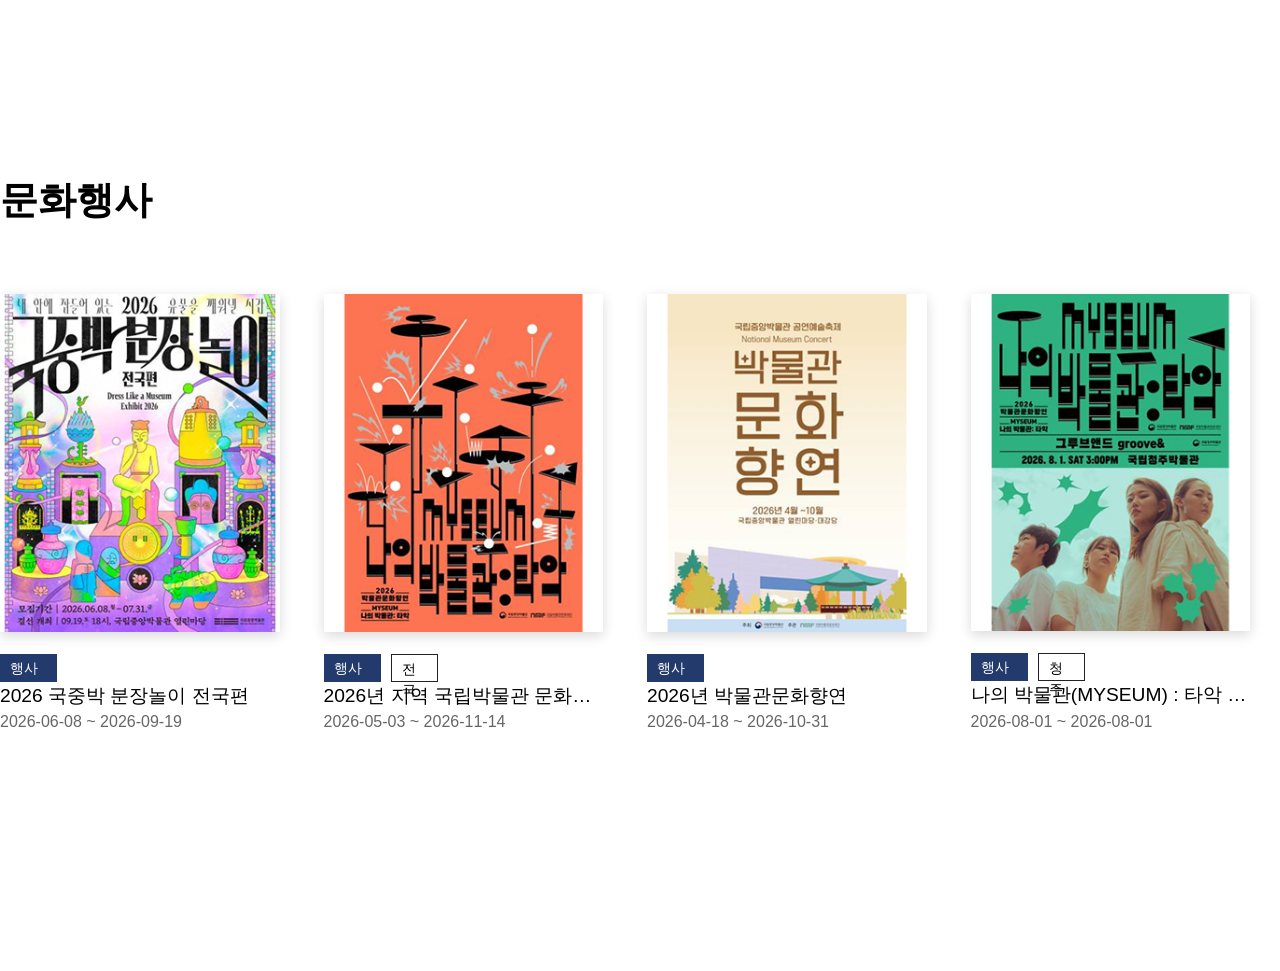
==== event-section.html @ 34c864de "8/20-이미지폴더 합치고 섹션만 따로 파일 만듦" ====
<!DOCTYPE html>
<html lang="ko">
<head>
    <meta charset="UTF-8">
    <meta name="viewport" content="width=device-width, initial-scale=1.0">
    <title>국립중앙박물관 문화행사 섹션</title>
    <link rel="stylesheet" href="./css/event-section.css">
</head>
<body>
    <main>
        <section>
            <div class="inner">
                <h2>문화행사</h2>
                <ul class="main-event">
                    <li>
                        <a href="#">
                            <div class="imgbox">
                                <img src="./images/Event_section/main-event1.png" alt="국중박 분장놀이 전국편 포스터">
                                <div class="event-detail">
                                    <div class="detail-list">
                                        <div>
                                            <p class="e-detail">장소</p>
                                            <p class="details">국립중앙박물관 열린마당</p>
                                        </div>
                                        <div>
                                            <p class="e-detail">시간</p>
                                            <p class="details">9:30~17:30</p>
                                        </div>
                                        <div>
                                            <p class="e-detail">입장료</p>
                                            <p class="details">무료</p>
                                        </div>
                                    </div>
                                    <span class="more-btn">More<img src="images/icon/More_Arrow.svg" alt="">
                                    </span>
                                </div>
                            </div>
                            <div class="text-box">
                                <span class="event-ing">행사중</span>
                                <p class="event-title">2026 국중박 분장놀이 전국편</p>
                                <p class="event-date">2026-06-08 ~ 2026-09-19</p>
                            </div>
                        </a>
                    </li>
                    <li>
                        <a href="">
                            <div class="imgbox">
                                <img src="./images/Event_section/main-event2.png"
                                    alt="2026년 문화향연 나의 박물관(MYSEUM) : 타악 포스터">
                                <div class="event-detail">
                                    <div class="detail-list">
                                        <div>
                                            <p class="e-detail">장소</p>
                                            <p class="details">지역 국립박물관</p>
                                        </div>
                                        <div>
                                            <p class="e-detail">시간</p>
                                            <p class="details">오후 3시</p>
                                        </div>
                                        <div>
                                            <p class="e-detail">입장료</p>
                                            <p class="details">무료</p>
                                        </div>
                                    </div>
                                    <span class="more-btn">More<img src="./images/icon/More_Arrow.svg" alt="">
                                    </span>
                                </div>
                            </div>
                            <div class="text-box">
                                <div>
                                    <span class="event-ing">행사중</span>
                                    <span class="event-region">전국</span>
                                </div>
                                <p class="event-title">2026년 지역 국립박물관 문화향연 &lt;나의 박물관(MYSEUM) : 타악&gt;</p>
                                <p class="event-date">2026-05-03 ~ 2026-11-14</p>
                            </div>
                        </a>
                    </li>
                    <li>
                        <a href="#">
                            <div class="imgbox">
                                <img src="./images/Event_section/main-event3.png" alt="2026년 박물관문화향연 포스터">
                                <div class="event-detail">
                                    <div class="detail-list">
                                        <div>
                                            <p class="e-detail">장소</p>
                                            <p class="details">국립중앙박물관 대강당</p>
                                        </div>
                                        <div>
                                            <p class="e-detail">시간</p>
                                            <p class="details">오후3시 </p>
                                        </div>
                                        <div>
                                            <p class="e-detail">입장료</p>
                                            <p class="details">무료</p>
                                        </div>
                                    </div>
                                    <span class="more-btn">More<img src="./images/icon/More_Arrow.svg" alt="">
                                    </span>

                                </div>
                            </div>
                            <div class="text-box">
                                <span class="event-ing">행사중</span>
                                <p class="event-title">2026년 박물관문화향연</p>
                                <p class="event-date">2026-04-18 ~ 2026-10-31</p>
                            </div>
                        </a>
                    </li>
                    <li>
                        <a href="#">
                            <div class="imgbox">
                                <img src="./images/Event_section/main-event4.png"
                                    alt="나의 박물관(MYSEUM) : 타악 그루브앤드 포스터">
                                <div class="event-detail">
                                    <div class="detail-list">
                                        <div>
                                            <p class="e-detail">장소</p>
                                            <p class="details">국립청주박물관</p>
                                        </div>
                                        <div>
                                            <p class="e-detail">시간</p>
                                            <p class="details">오후 3시</p>
                                        </div>
                                        <div>
                                            <p class="e-detail">입장료</p>
                                            <p class="details">무료</p>
                                        </div>
                                    </div>
                                    <span class="more-btn">More<img src="./images/icon/More_Arrow.svg" alt="">
                                    </span>
                                </div>
                            </div>
                            <div class="text-box">
                                <div>
                                    <span class="event-ing">행사중</span>
                                    <span class="event-region">청주</span>
                                </div>
                                <p class="event-title">나의 박물관(MYSEUM) : 타악 &lt;국립청주박물관 - 그루브앤드&gt;</p>
                                <p class="event-date">2026-08-01 ~ 2026-08-01</p>
                            </div>
                        </a>
                    </li>
                </ul>
            </div>
        </section>
    </main>
</body>
</html>
---- css/event-section.css ----
/* 공통사항 */
/* 모든요소의 여백제거 */
*,
*::before,
*::after {
    margin: 0;
    padding: 0;
    box-sizing: border-box;
    font-family: "Pretendard", sans-serif;
    line-height: 1.5em;
}

/* li장식제거 */
li {
    list-style: none;
}

/* a 밑줄제거, 글자색 */
a {
    color: inherit;
    text-decoration: none;
}

/* img,video */
img,
video {
    max-width: 100%;
    /* width:100%; */
    vertical-align: middle;
}

/* em, i, address */
em,
i,
address {
    font-style: normal;
}

/* button 테두리 제거, 배경제거, 커서마우스 */
button {
    border: 0;
    background: none;
    cursor: pointer;
}

/* blind 
- 화면에서 보이지는 않지만 리더기를 통해서 읽혀지도록*/
.blind {
    position: absolute;
    top: -9999px;
}

/* iframe */
iframe {
    border: 0%;
}

/* skip */

/* 변수 선언 */
:root {
    /* color */
    --primary-color: #233A6C;
    --secondary-color: #3F0B9F;
    --typo-color: #666;

    /* layout */
    --inner-width: 1400px;

}

/* layout */
.inner {
    max-width: var(--inner-width);
    /* background:rgba(0,0,255,0.1); */
    margin: 0 auto;
}

/* main */
section {
    /* padding: 220px; */
    padding:clamp(120px,11vw,220px) 0;
}

section h2 {
    /* font-size: 48px; */
    font-size: clamp(32px,3vw,48px);
}

section>.inner {
    padding: 30px 0;

}

.main-event {
    padding: 66px 0;
    display: flex;
    gap: 44px;
    align-items: stretch;
}

.main-event>li {
    flex: 0 0 calc((100% - 54*3px) / 4);
}

.imgbox {
    position: relative;
}

.imgbox>img {
    width: 100%;
    height: auto;
    box-shadow: 0 4px 12px rgba(0, 0, 0, 0.15);
}

.detail-list {
    display: flex;
    flex-direction: column;
    gap: 16px;
    padding-top: 95px;
    padding-left: 67px;
    line-height: 1.3em;
}

.more-btn {
    position: absolute;
    top: 85%;
    right: 25px;
}

.more-btn>img {
    width: 29px;
    filter:invert();
}

.event-detail p,
.event-detail span {
    font-size: 18px;
    color: #fff;
}



.event-detail {
    background-color: rgba(0, 0, 0, 0.76);
    position: absolute;
    top: 0;
    width: 100%;
    height: 100%;
    opacity: 0;
    transition: 0.5s;

}

.main-event>li>a:hover .event-detail,
.main-event>li>a:focus-within .event-detail {
    opacity: 1;
}


.details {
    font-weight: bold;
}


.event-title {
    /* font-size: 24px; */
    font-size:clamp(18px,1.5vw,24px);
    font-weight: 500;
    display: -webkit-box;
    -webkit-box-orient: vertical;
    -webkit-line-clamp: 1;
    overflow: hidden;
    width:100%;

}

.event-date {
    color: #666;
    font-size: 16px;

}

.text-box {
    margin-top: 22px;
}

.event-ing {
    font-size: 14px;
    color: #fff;
    display: block;
    background: var(--primary-color);
    width: 57px;
    height: 28px;
    padding: 4px 10px;
}

.event-region {
    font-size: 14px;
    display: block;
    background: #fff;
    border: 0.5px solid #222;
    padding: 4px 10px;
    width: 47px;
    height: 28px;

}

.text-box>div {
    display: flex;
    gap: 10px;
    align-items: center;
}

/* 반응형 (아직안함) */
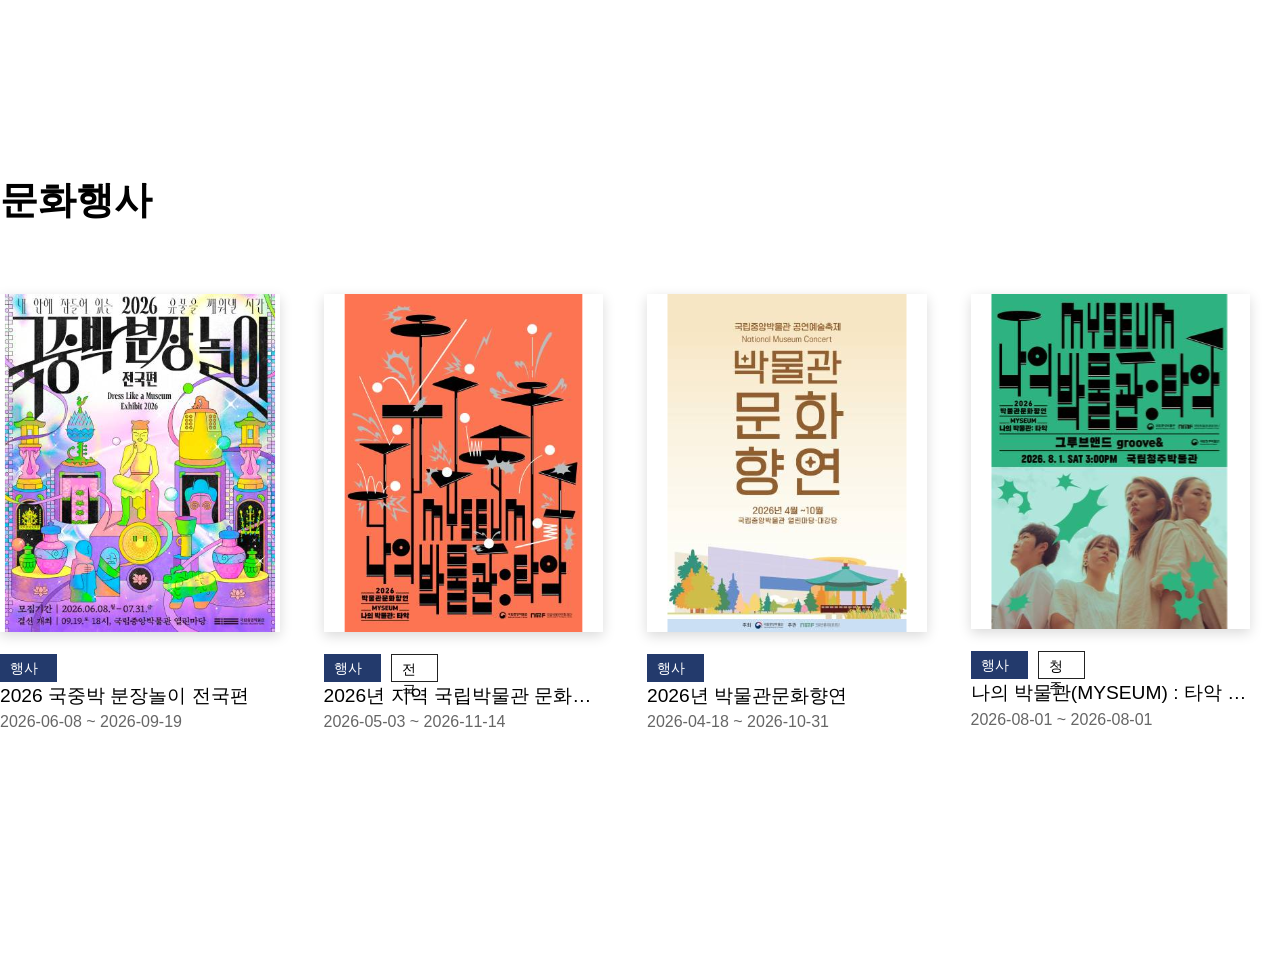
==== commit b456d98f: "섹션 반응형 개선" ====
--- a/event-section.html
+++ b/event-section.html
@@ -15,7 +15,7 @@
                     <li>
                         <a href="#">
                             <div class="imgbox">
-                                <img src="./images/Event_section/main-event1.png" alt="국중박 분장놀이 전국편 포스터">
+                                <img src="./images/Event_section/main-event1.svg" alt="국중박 분장놀이 전국편 포스터">
                                 <div class="event-detail">
                                     <div class="detail-list">
                                         <div>
@@ -45,7 +45,7 @@
                     <li>
                         <a href="">
                             <div class="imgbox">
-                                <img src="./images/Event_section/main-event2.png"
+                                <img src="./images/Event_section/main-event2.svg"
                                     alt="2026년 문화향연 나의 박물관(MYSEUM) : 타악 포스터">
                                 <div class="event-detail">
                                     <div class="detail-list">
@@ -79,7 +79,7 @@
                     <li>
                         <a href="#">
                             <div class="imgbox">
-                                <img src="./images/Event_section/main-event3.png" alt="2026년 박물관문화향연 포스터">
+                                <img src="./images/Event_section/main-event3.svg" alt="2026년 박물관문화향연 포스터">
                                 <div class="event-detail">
                                     <div class="detail-list">
                                         <div>
@@ -110,7 +110,7 @@
                     <li>
                         <a href="#">
                             <div class="imgbox">
-                                <img src="./images/Event_section/main-event4.png"
+                                <img src="./images/Event_section/main-event4.svg"
                                     alt="나의 박물관(MYSEUM) : 타악 그루브앤드 포스터">
                                 <div class="event-detail">
                                     <div class="detail-list">
--- a/css/event-section.css
+++ b/css/event-section.css
@@ -79,12 +79,12 @@
 /* main */
 section {
     /* padding: 220px; */
-    padding:clamp(120px,11vw,220px) 0;
+    padding: clamp(120px, 11vw, 220px) 0;
 }
 
 section h2 {
     /* font-size: 48px; */
-    font-size: clamp(32px,3vw,48px);
+    font-size: clamp(32px, 3vw, 48px);
 }
 
 section>.inner {
@@ -97,6 +97,7 @@
     display: flex;
     gap: 44px;
     align-items: stretch;
+    flex-wrap: wrap;
 }
 
 .main-event>li {
@@ -130,7 +131,7 @@
 
 .more-btn>img {
     width: 29px;
-    filter:invert();
+    filter: invert();
 }
 
 .event-detail p,
@@ -165,13 +166,13 @@
 
 .event-title {
     /* font-size: 24px; */
-    font-size:clamp(18px,1.5vw,24px);
+    font-size: clamp(18px, 1.5vw, 24px);
     font-weight: 500;
     display: -webkit-box;
     -webkit-box-orient: vertical;
     -webkit-line-clamp: 1;
     overflow: hidden;
-    width:100%;
+    width: 100%;
 
 }
 
@@ -212,4 +213,161 @@
     align-items: center;
 }
 
-/* 반응형 (아직안함) */+/* 반응형 (아직안함) */
+/* =========================
+   Tablet
+========================= */
+@media (max-width: 1199px) {
+
+    section {
+        padding: clamp(90px, 10vw, 140px) 0;
+    }
+
+    section>.inner {
+        padding: 30px 32px;
+    }
+
+    .main-event {
+        gap: 40px 24px;
+        padding: 50px 0;
+    }
+
+    .main-event>li {
+        flex: 0 0 calc((100% - 48px) / 3);
+        min-width: 0;
+    }
+
+    .detail-list {
+        padding-top: 45px;
+        padding-left: 32px;
+        gap: 12px;
+    }
+
+    .event-detail p,
+    .event-detail span {
+        font-size: 15px;
+    }
+
+    .more-btn {
+        top: auto;
+        right: 18px;
+        bottom: 18px;
+    }
+
+    .more-btn>img {
+        width: 24px;
+    }
+
+    .event-title {
+        font-size: clamp(17px, 1.8vw, 20px);
+    }
+
+    .event-date {
+        font-size: 14px;
+    }
+}
+
+
+/* =========================
+   Mobile
+========================= */
+@media (max-width: 767px) {
+
+    section {
+        padding: 70px 0;
+    }
+
+    section h2 {
+        font-size: 32px;
+    }
+
+    section>.inner {
+        padding: 20px 16px;
+    }
+
+    .event-title {
+        -webkit-line-clamp: 2;
+    }
+
+    .main-event {
+        gap: 36px 12px;
+        padding: 40px 0;
+    }
+
+    .main-event>li {
+        flex: 0 0 calc((100% - 12px) / 2);
+        min-width: 0;
+    }
+
+    .imgbox>img {
+        width: 100%;
+        height: auto;
+    }
+
+    .detail-list {
+        padding: 25px 16px;
+        gap: 8px;
+    }
+
+    .event-detail p,
+    .event-detail span {
+        font-size: 12px;
+    }
+
+    .details {
+        font-size: 13px;
+    }
+
+    .more-btn {
+        right: 12px;
+        bottom: 12px;
+    }
+
+    .more-btn>img {
+        width: 20px;
+    }
+
+    .text-box {
+        margin-top: 14px;
+    }
+
+    .event-ing,
+    .event-region {
+        display: inline-flex;
+        align-items: center;
+        justify-content: center;
+
+        height: 28px;
+        padding: 0 8px;
+
+        font-size: 13px;
+        line-height: 1;
+
+        white-space: nowrap;
+        flex: 0 0 auto;
+    }
+
+    .event-ing {
+        width: 57px;
+    }
+
+    .event-region {
+        width: 47px;
+    }
+
+    .text-box > div {
+        gap: 6px;
+    }
+
+    .event-title {
+        display: flex;
+        align-items: center;
+        gap: 6px;
+    }
+
+    .event-date {
+        font-size: 13px;
+        white-space: nowrap;
+        letter-spacing: -0.03em;
+    }
+}
